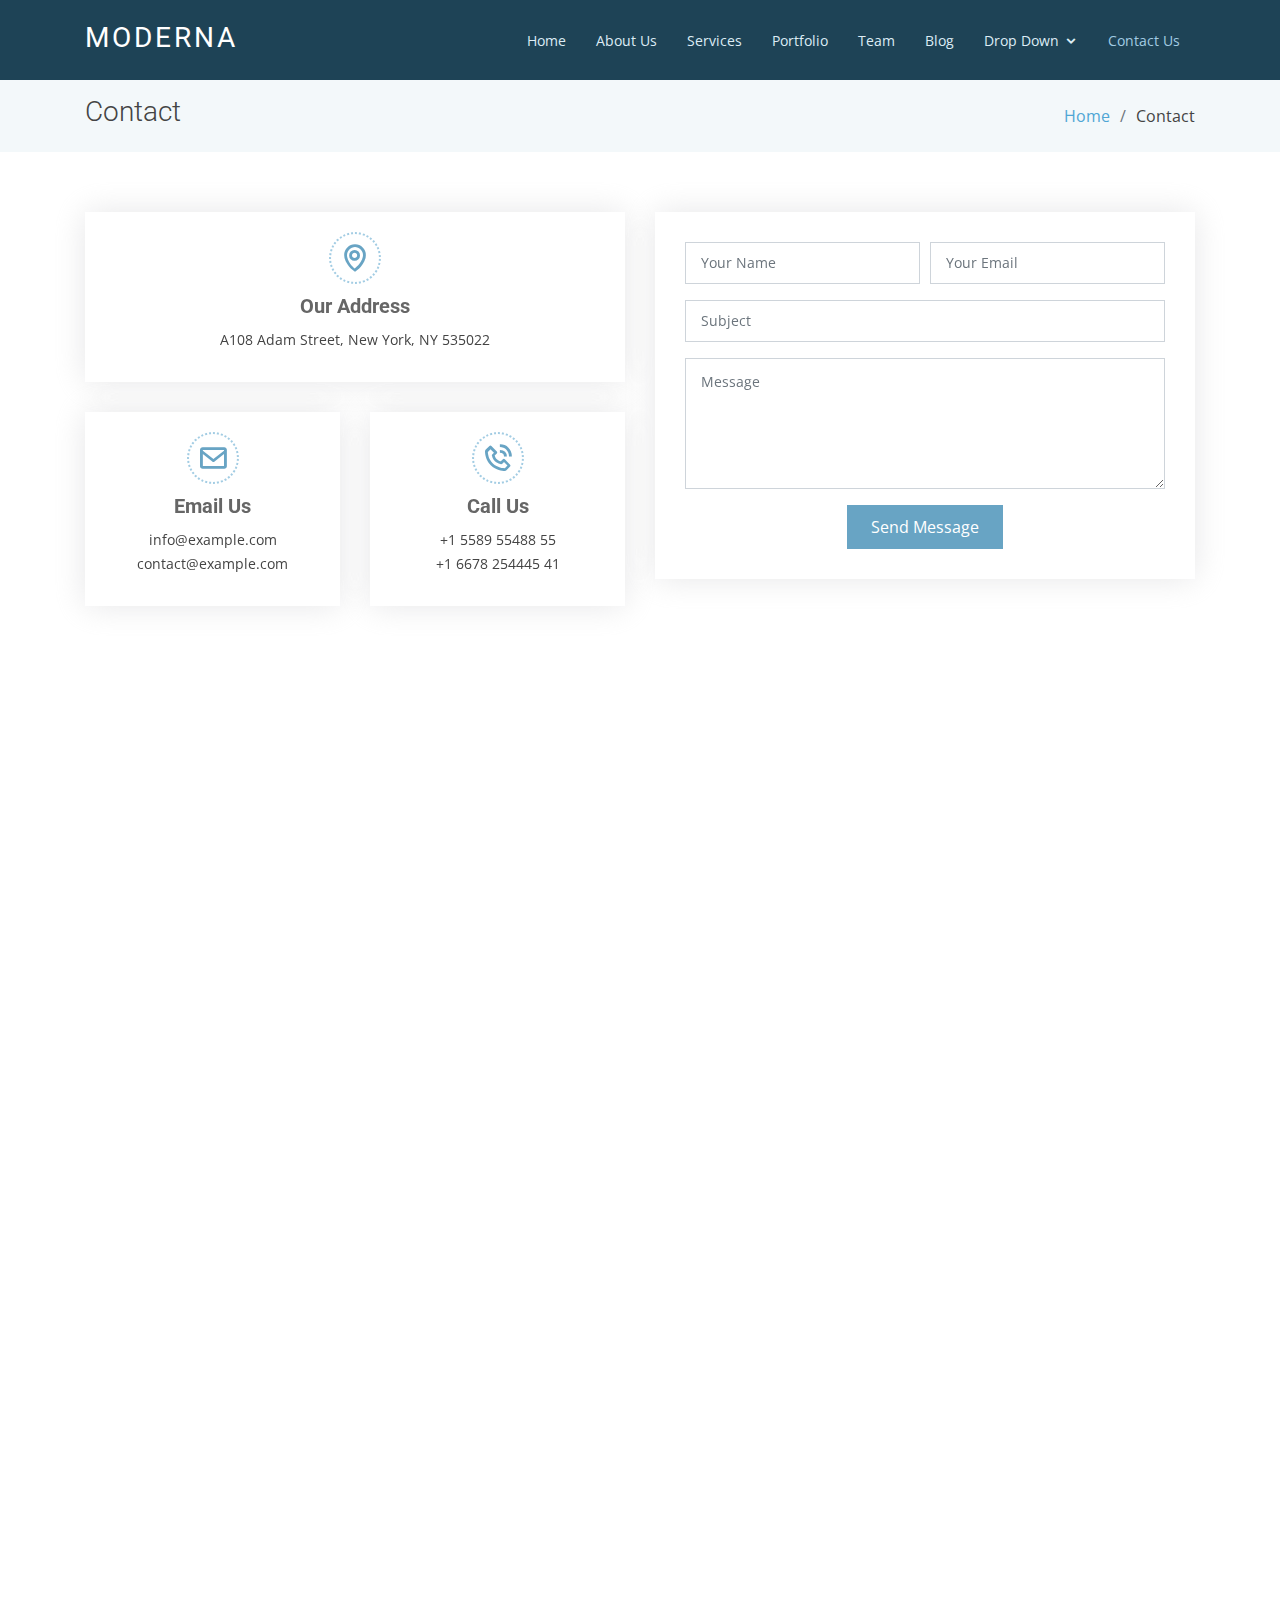
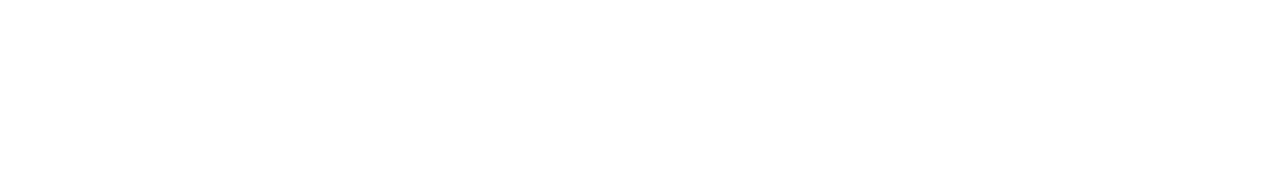
==== contact.html @ ef83d068 "first commit" ====
<!DOCTYPE html>
<html lang="en">

<head>
  <meta charset="utf-8">
  <meta content="width=device-width, initial-scale=1.0" name="viewport">

  <title>Contact - Moderna Bootstrap Template</title>
  <meta content="" name="descriptison">
  <meta content="" name="keywords">

  <!-- Favicons -->
  <link href="assets/img/favicon.png" rel="icon">
  <link href="assets/img/apple-touch-icon.png" rel="apple-touch-icon">

  <!-- Google Fonts -->
  <link href="https://fonts.googleapis.com/css?family=Open+Sans:300,300i,400,400i,600,600i,700,700i|Roboto:300,300i,400,400i,500,500i,700,700i&display=swap" rel="stylesheet">

  <!-- Vendor CSS Files -->
  <link href="assets/vendor/bootstrap/css/bootstrap.min.css" rel="stylesheet">
  <link href="assets/vendor/animate.css/animate.min.css" rel="stylesheet">
  <link href="assets/vendor/icofont/icofont.min.css" rel="stylesheet">
  <link href="assets/vendor/boxicons/css/boxicons.min.css" rel="stylesheet">
  <link href="assets/vendor/venobox/venobox.css" rel="stylesheet">
  <link href="assets/vendor/owl.carousel/assets/owl.carousel.min.css" rel="stylesheet">
  <link href="assets/vendor/aos/aos.css" rel="stylesheet">

  <!-- Template Main CSS File -->
  <link href="assets/css/style.css" rel="stylesheet">

  <!-- =======================================================
  * Template Name: Moderna - v2.0.0
  * Template URL: https://bootstrapmade.com/free-bootstrap-template-corporate-moderna/
  * Author: BootstrapMade.com
  * License: https://bootstrapmade.com/license/
  ======================================================== -->
</head>

<body>

  <!-- ======= Header ======= -->
  <header id="header" class="fixed-top ">
    <div class="container">

      <div class="logo float-left">
        <h1 class="text-light"><a href="index.html"><span>Moderna</span></a></h1>
        <!-- Uncomment below if you prefer to use an image logo -->
        <!-- <a href="index.html"><img src="assets/img/logo.png" alt="" class="img-fluid"></a>-->
      </div>

      <nav class="nav-menu float-right d-none d-lg-block">
        <ul>
          <li><a href="index.html">Home</a></li>
          <li><a href="about.html">About Us</a></li>
          <li><a href="services.html">Services</a></li>
          <li><a href="portfolio.html">Portfolio</a></li>
          <li><a href="team.html">Team</a></li>
          <li><a href="blog.html">Blog</a></li>
          <li class="drop-down"><a href="">Drop Down</a>
            <ul>
              <li><a href="#">Drop Down 1</a></li>
              <li class="drop-down"><a href="#">Drop Down 2</a>
                <ul>
                  <li><a href="#">Deep Drop Down 1</a></li>
                  <li><a href="#">Deep Drop Down 2</a></li>
                  <li><a href="#">Deep Drop Down 3</a></li>
                  <li><a href="#">Deep Drop Down 4</a></li>
                  <li><a href="#">Deep Drop Down 5</a></li>
                </ul>
              </li>
              <li><a href="#">Drop Down 3</a></li>
              <li><a href="#">Drop Down 4</a></li>
              <li><a href="#">Drop Down 5</a></li>
            </ul>
          </li>
          <li class="active"><a href="contact.html">Contact Us</a></li>
        </ul>
      </nav><!-- .nav-menu -->

    </div>
  </header><!-- End Header -->

  <main id="main">

    <!-- ======= Contact Section ======= -->
    <section class="breadcrumbs">
      <div class="container">

        <div class="d-flex justify-content-between align-items-center">
          <h2>Contact</h2>
          <ol>
            <li><a href="index.html">Home</a></li>
            <li>Contact</li>
          </ol>
        </div>

      </div>
    </section><!-- End Contact Section -->

    <!-- ======= Contact Section ======= -->
    <section class="contact" data-aos="fade-up" data-aos-easing="ease-in-out" data-aos-duration="500">
      <div class="container">

        <div class="row">

          <div class="col-lg-6">

            <div class="row">
              <div class="col-md-12">
                <div class="info-box">
                  <i class="bx bx-map"></i>
                  <h3>Our Address</h3>
                  <p>A108 Adam Street, New York, NY 535022</p>
                </div>
              </div>
              <div class="col-md-6">
                <div class="info-box">
                  <i class="bx bx-envelope"></i>
                  <h3>Email Us</h3>
                  <p>info@example.com<br>contact@example.com</p>
                </div>
              </div>
              <div class="col-md-6">
                <div class="info-box">
                  <i class="bx bx-phone-call"></i>
                  <h3>Call Us</h3>
                  <p>+1 5589 55488 55<br>+1 6678 254445 41</p>
                </div>
              </div>
            </div>

          </div>

          <div class="col-lg-6">
            <form action="forms/contact.php" method="post" role="form" class="php-email-form">
              <div class="form-row">
                <div class="col-md-6 form-group">
                  <input type="text" name="name" class="form-control" id="name" placeholder="Your Name" data-rule="minlen:4" data-msg="Please enter at least 4 chars" />
                  <div class="validate"></div>
                </div>
                <div class="col-md-6 form-group">
                  <input type="email" class="form-control" name="email" id="email" placeholder="Your Email" data-rule="email" data-msg="Please enter a valid email" />
                  <div class="validate"></div>
                </div>
              </div>
              <div class="form-group">
                <input type="text" class="form-control" name="subject" id="subject" placeholder="Subject" data-rule="minlen:4" data-msg="Please enter at least 8 chars of subject" />
                <div class="validate"></div>
              </div>
              <div class="form-group">
                <textarea class="form-control" name="message" rows="5" data-rule="required" data-msg="Please write something for us" placeholder="Message"></textarea>
                <div class="validate"></div>
              </div>
              <div class="mb-3">
                <div class="loading">Loading</div>
                <div class="error-message"></div>
                <div class="sent-message">Your message has been sent. Thank you!</div>
              </div>
              <div class="text-center"><button type="submit">Send Message</button></div>
            </form>
          </div>

        </div>

      </div>
    </section><!-- End Contact Section -->

    <!-- ======= Map Section ======= -->
    <section class="map mt-2">
      <div class="container-fluid p-0">
        <iframe src="https://www.google.com/maps/embed?pb=!1m18!1m12!1m3!1d3024.2219901290355!2d-74.00369368400567!3d40.71312937933185!2m3!1f0!2f0!3f0!3m2!1i1024!2i768!4f13.1!3m3!1m2!1s0x89c25a23e28c1191%3A0x49f75d3281df052a!2s150%20Park%20Row%2C%20New%20York%2C%20NY%2010007%2C%20USA!5e0!3m2!1sen!2sbg!4v1579767901424!5m2!1sen!2sbg" frameborder="0" style="border:0;" allowfullscreen=""></iframe>
      </div>
    </section><!-- End Map Section -->

  </main><!-- End #main -->

  <!-- ======= Footer ======= -->
  <footer id="footer" data-aos="fade-up" data-aos-easing="ease-in-out" data-aos-duration="500">

    <div class="footer-newsletter">
      <div class="container">
        <div class="row">
          <div class="col-lg-6">
            <h4>Our Newsletter</h4>
            <p>Tamen quem nulla quae legam multos aute sint culpa legam noster magna</p>
          </div>
          <div class="col-lg-6">
            <form action="" method="post">
              <input type="email" name="email"><input type="submit" value="Subscribe">
            </form>
          </div>
        </div>
      </div>
    </div>

    <div class="footer-top">
      <div class="container">
        <div class="row">

          <div class="col-lg-3 col-md-6 footer-links">
            <h4>Useful Links</h4>
            <ul>
              <li><i class="bx bx-chevron-right"></i> <a href="#">Home</a></li>
              <li><i class="bx bx-chevron-right"></i> <a href="#">About us</a></li>
              <li><i class="bx bx-chevron-right"></i> <a href="#">Services</a></li>
              <li><i class="bx bx-chevron-right"></i> <a href="#">Terms of service</a></li>
              <li><i class="bx bx-chevron-right"></i> <a href="#">Privacy policy</a></li>
            </ul>
          </div>

          <div class="col-lg-3 col-md-6 footer-links">
            <h4>Our Services</h4>
            <ul>
              <li><i class="bx bx-chevron-right"></i> <a href="#">Web Design</a></li>
              <li><i class="bx bx-chevron-right"></i> <a href="#">Web Development</a></li>
              <li><i class="bx bx-chevron-right"></i> <a href="#">Product Management</a></li>
              <li><i class="bx bx-chevron-right"></i> <a href="#">Marketing</a></li>
              <li><i class="bx bx-chevron-right"></i> <a href="#">Graphic Design</a></li>
            </ul>
          </div>

          <div class="col-lg-3 col-md-6 footer-contact">
            <h4>Contact Us</h4>
            <p>
              A108 Adam Street <br>
              New York, NY 535022<br>
              United States <br><br>
              <strong>Phone:</strong> +1 5589 55488 55<br>
              <strong>Email:</strong> info@example.com<br>
            </p>

          </div>

          <div class="col-lg-3 col-md-6 footer-info">
            <h3>About Moderna</h3>
            <p>Cras fermentum odio eu feugiat lide par naso tierra. Justo eget nada terra videa magna derita valies darta donna mare fermentum iaculis eu non diam phasellus.</p>
            <div class="social-links mt-3">
              <a href="#" class="twitter"><i class="bx bxl-twitter"></i></a>
              <a href="#" class="facebook"><i class="bx bxl-facebook"></i></a>
              <a href="#" class="instagram"><i class="bx bxl-instagram"></i></a>
              <a href="#" class="linkedin"><i class="bx bxl-linkedin"></i></a>
            </div>
          </div>

        </div>
      </div>
    </div>

    <div class="container">
      <div class="copyright">
        &copy; Copyright <strong><span>Moderna</span></strong>. All Rights Reserved
      </div>
      <div class="credits">
        <!-- All the links in the footer should remain intact. -->
        <!-- You can delete the links only if you purchased the pro version. -->
        <!-- Licensing information: https://bootstrapmade.com/license/ -->
        <!-- Purchase the pro version with working PHP/AJAX contact form: https://bootstrapmade.com/free-bootstrap-template-corporate-moderna/ -->
        Designed by <a href="https://bootstrapmade.com/">BootstrapMade</a>
      </div>
    </div>
  </footer><!-- End Footer -->

  <a href="#" class="back-to-top"><i class="icofont-simple-up"></i></a>

  <!-- Vendor JS Files -->
  <script src="assets/vendor/jquery/jquery.min.js"></script>
  <script src="assets/vendor/bootstrap/js/bootstrap.bundle.min.js"></script>
  <script src="assets/vendor/jquery.easing/jquery.easing.min.js"></script>
  <script src="assets/vendor/php-email-form/validate.js"></script>
  <script src="assets/vendor/venobox/venobox.min.js"></script>
  <script src="assets/vendor/waypoints/jquery.waypoints.min.js"></script>
  <script src="assets/vendor/counterup/counterup.min.js"></script>
  <script src="assets/vendor/owl.carousel/owl.carousel.min.js"></script>
  <script src="assets/vendor/isotope-layout/isotope.pkgd.min.js"></script>
  <script src="assets/vendor/aos/aos.js"></script>

  <!-- Template Main JS File -->
  <script src="assets/js/main.js"></script>

</body>

</html>
---- assets/vendor/venobox/venobox.css ----
/* ------ venobox.css --------*/
.vbox-overlay *, .vbox-overlay *:before, .vbox-overlay *:after{
    -webkit-backface-visibility: hidden;
    -webkit-box-sizing:border-box;
    -moz-box-sizing:border-box;
    box-sizing:border-box;
}
.vbox-overlay * { 
    -webkit-backface-visibility: visible;
    backface-visibility: visible;
}
.vbox-overlay{
    display: -webkit-flex;
    display: flex;
    -webkit-flex-direction: column;
    flex-direction: column;
    -webkit-justify-content: center;
    justify-content: center;
    -webkit-align-items: center;
    align-items: center;
    position: fixed;
    left: 0;
    top: 0;
    bottom: 0;
    right: 0;
    z-index: 1040;
    -webkit-transform:translateZ(1000px);
    transform: translateZ(1000px);
    transform-style: preserve-3d;
}

/* ----- navigation ----- */
.vbox-title{
    width: 100%;
    height: 40px;
    float: left;
    text-align: center;
    line-height: 28px;
    font-size: 12px;
    padding: 6px 40px;
    overflow: hidden;
    position: fixed;
    display: none;
    left: 0;
    z-index: 1050;
}
.vbox-close{
    cursor: pointer;
    position: fixed;
    top: -1px;
    right: 0;
    width: 50px;
    height: 40px;
    padding: 6px;
    display: block;
    background-position:10px center;
    overflow: hidden;
    font-size: 24px;
    line-height: 1;
    text-align: center;
    z-index: 1050;
}
.vbox-num{
    cursor: pointer;
    position: fixed;
    left: 0;
    height: 40px;
    display: block;
    overflow: hidden;
    line-height: 28px;
    font-size: 12px;
    padding: 6px 10px;
    display: none;
    z-index: 1050;
}
/* ----- navigation ARROWS ----- */
.vbox-next, .vbox-prev{
    position: fixed;
    top: 50%;
    margin-top: -15px;
    overflow: hidden;
    cursor: pointer;
    display: block;
    width: 45px;
    height: 45px;
    z-index: 1050;
}
.vbox-next span, .vbox-prev span{
    position: relative;
    width: 20px;
    height: 20px;
    border: 2px solid transparent;
    border-top-color: #B6B6B6;
    border-right-color: #B6B6B6;
    text-indent: -100px;
    position: absolute;
    top: 8px;
    display: block;
}
.vbox-prev{
    left: 15px;
}
.vbox-next{
    right: 15px;
}
.vbox-prev span{
    left: 10px;
    -ms-transform: rotate(-135deg);
    -webkit-transform: rotate(-135deg);
    transform: rotate(-135deg);
}
.vbox-next span{
    -ms-transform: rotate(45deg);
    -webkit-transform: rotate(45deg);
    transform: rotate(45deg);
    right: 10px;
}
/* ------- inline window ------ */
.vbox-inline{
    width: 420px;
    height: 315px;
    height: 70vh;
    padding: 10px;
    background: #fff;
    margin: 0 auto;
    overflow: auto;
    text-align: left;
}
/* ------- Video & iFrames window ------ */
.venoframe{
    max-width: 100%;
    width: 100%;
    border: none;
    width: 100%;
    height: 260px;
    height: 70vh;
}
.venoframe.vbvid{
    height: 260px;
}
@media (min-width: 768px) {
    .venoframe, .vbox-inline{
        width: 90%;
        height: 360px;
        height: 70vh;
    }
    .venoframe.vbvid{
        width: 640px;
        height: 360px;
    }
}
@media (min-width: 992px) {
    .venoframe, .vbox-inline{
        max-width: 1200px;
        width: 80%;
        height: 540px;
        height: 70vh;
    }
    .venoframe.vbvid{
        width: 960px;
        height: 540px;
    }
}
/* 
Please do NOT edit this part! 
or at least read this note: http://i.imgur.com/7C0ws9e.gif
*/
.vbox-open{
    overflow: hidden;
}
.vbox-container{
    position: absolute;
    left: 0;
    right: 0;
    top: 0;
    bottom: 0;
    overflow-x: hidden;
    overflow-y: scroll;
    overflow-scrolling: touch;
    -webkit-overflow-scrolling: touch;
    z-index: 20;
    max-height: 100%;

}

.vbox-content{
    text-align: center;
    float: left;
    width: 100%;
    position: relative;
    overflow: hidden;
    padding: 20px 10px;
}
.vbox-container img{
    max-width: 100%;
    height: auto;
}
.vbox-figlio{
    box-shadow: 0 0 12px rgba(0,0,0,0.19), 0 6px 6px rgba(0,0,0,0.23);
    max-width: 100%;
    text-align: initial;
}
img.vbox-figlio{
    -webkit-user-select: none;
-khtml-user-select: none;
-moz-user-select: none;
-o-user-select: none;
user-select: none;
}
.vbox-content.swipe-left{
    margin-left: -200px !important;
}
.vbox-content.swipe-right{
    margin-left: 200px !important;
}
.vbox-animated{
    webkit-transition: margin 300ms ease-out;
    transition: margin 300ms ease-out;
}

/* ---------- preloader ----------
 * SPINKIT 
 * http://tobiasahlin.com/spinkit/
-------------------------------- */
.sk-double-bounce,.sk-rotating-plane{width:40px;height:40px;margin:40px auto}.sk-rotating-plane{background-color:#333;-webkit-animation:sk-rotatePlane 1.2s infinite ease-in-out;animation:sk-rotatePlane 1.2s infinite ease-in-out}@-webkit-keyframes sk-rotatePlane{0%{-webkit-transform:perspective(120px) rotateX(0) rotateY(0);transform:perspective(120px) rotateX(0) rotateY(0)}50%{-webkit-transform:perspective(120px) rotateX(-180.1deg) rotateY(0);transform:perspective(120px) rotateX(-180.1deg) rotateY(0)}100%{-webkit-transform:perspective(120px) rotateX(-180deg) rotateY(-179.9deg);transform:perspective(120px) rotateX(-180deg) rotateY(-179.9deg)}}@keyframes sk-rotatePlane{0%{-webkit-transform:perspective(120px) rotateX(0) rotateY(0);transform:perspective(120px) rotateX(0) rotateY(0)}50%{-webkit-transform:perspective(120px) rotateX(-180.1deg) rotateY(0);transform:perspective(120px) rotateX(-180.1deg) rotateY(0)}100%{-webkit-transform:perspective(120px) rotateX(-180deg) rotateY(-179.9deg);transform:perspective(120px) rotateX(-180deg) rotateY(-179.9deg)}}.sk-double-bounce{position:relative}.sk-double-bounce .sk-child{width:100%;height:100%;border-radius:50%;background-color:#333;opacity:.6;position:absolute;top:0;left:0;-webkit-animation:sk-doubleBounce 2s infinite ease-in-out;animation:sk-doubleBounce 2s infinite ease-in-out}.sk-chasing-dots .sk-child,.sk-spinner-pulse,.sk-three-bounce .sk-child{background-color:#333;border-radius:100%}.sk-double-bounce .sk-double-bounce2{-webkit-animation-delay:-1s;animation-delay:-1s}@-webkit-keyframes sk-doubleBounce{0%,100%{-webkit-transform:scale(0);transform:scale(0)}50%{-webkit-transform:scale(1);transform:scale(1)}}@keyframes sk-doubleBounce{0%,100%{-webkit-transform:scale(0);transform:scale(0)}50%{-webkit-transform:scale(1);transform:scale(1)}}.sk-wave{margin:40px auto;width:50px;height:40px;text-align:center;font-size:10px}.sk-wave .sk-rect{background-color:#333;height:100%;width:6px;display:inline-block;-webkit-animation:sk-waveStretchDelay 1.2s infinite ease-in-out;animation:sk-waveStretchDelay 1.2s infinite ease-in-out}.sk-wave .sk-rect1{-webkit-animation-delay:-1.2s;animation-delay:-1.2s}.sk-wave .sk-rect2{-webkit-animation-delay:-1.1s;animation-delay:-1.1s}.sk-wave .sk-rect3{-webkit-animation-delay:-1s;animation-delay:-1s}.sk-wave .sk-rect4{-webkit-animation-delay:-.9s;animation-delay:-.9s}.sk-wave .sk-rect5{-webkit-animation-delay:-.8s;animation-delay:-.8s}@-webkit-keyframes sk-waveStretchDelay{0%,100%,40%{-webkit-transform:scaleY(.4);transform:scaleY(.4)}20%{-webkit-transform:scaleY(1);transform:scaleY(1)}}@keyframes sk-waveStretchDelay{0%,100%,40%{-webkit-transform:scaleY(.4);transform:scaleY(.4)}20%{-webkit-transform:scaleY(1);transform:scaleY(1)}}.sk-wandering-cubes{margin:40px auto;width:40px;height:40px;position:relative}.sk-wandering-cubes .sk-cube{background-color:#333;width:10px;height:10px;position:absolute;top:0;left:0;-webkit-animation:sk-wanderingCube 1.8s ease-in-out -1.8s infinite both;animation:sk-wanderingCube 1.8s ease-in-out -1.8s infinite both}.sk-chasing-dots,.sk-spinner-pulse{width:40px;height:40px;margin:40px auto}.sk-wandering-cubes .sk-cube2{-webkit-animation-delay:-.9s;animation-delay:-.9s}@-webkit-keyframes sk-wanderingCube{0%{-webkit-transform:rotate(0);transform:rotate(0)}25%{-webkit-transform:translateX(30px) rotate(-90deg) scale(.5);transform:translateX(30px) rotate(-90deg) scale(.5)}50%{-webkit-transform:translateX(30px) translateY(30px) rotate(-179deg);transform:translateX(30px) translateY(30px) rotate(-179deg)}50.1%{-webkit-transform:translateX(30px) translateY(30px) rotate(-180deg);transform:translateX(30px) translateY(30px) rotate(-180deg)}75%{-webkit-transform:translateX(0) translateY(30px) rotate(-270deg) scale(.5);transform:translateX(0) translateY(30px) rotate(-270deg) scale(.5)}100%{-webkit-transform:rotate(-360deg);transform:rotate(-360deg)}}@keyframes sk-wanderingCube{0%{-webkit-transform:rotate(0);transform:rotate(0)}25%{-webkit-transform:translateX(30px) rotate(-90deg) scale(.5);transform:translateX(30px) rotate(-90deg) scale(.5)}50%{-webkit-transform:translateX(30px) translateY(30px) rotate(-179deg);transform:translateX(30px) translateY(30px) rotate(-179deg)}50.1%{-webkit-transform:translateX(30px) translateY(30px) rotate(-180deg);transform:translateX(30px) translateY(30px) rotate(-180deg)}75%{-webkit-transform:translateX(0) translateY(30px) rotate(-270deg) scale(.5);transform:translateX(0) translateY(30px) rotate(-270deg) scale(.5)}100%{-webkit-transform:rotate(-360deg);transform:rotate(-360deg)}}.sk-spinner-pulse{-webkit-animation:sk-pulseScaleOut 1s infinite ease-in-out;animation:sk-pulseScaleOut 1s infinite ease-in-out}@-webkit-keyframes sk-pulseScaleOut{0%{-webkit-transform:scale(0);transform:scale(0)}100%{-webkit-transform:scale(1);transform:scale(1);opacity:0}}@keyframes sk-pulseScaleOut{0%{-webkit-transform:scale(0);transform:scale(0)}100%{-webkit-transform:scale(1);transform:scale(1);opacity:0}}.sk-chasing-dots{position:relative;text-align:center;-webkit-animation:sk-chasingDotsRotate 2s infinite linear;animation:sk-chasingDotsRotate 2s infinite linear}.sk-chasing-dots .sk-child{width:60%;height:60%;display:inline-block;position:absolute;top:0;-webkit-animation:sk-chasingDotsBounce 2s infinite ease-in-out;animation:sk-chasingDotsBounce 2s infinite ease-in-out}.sk-chasing-dots .sk-dot2{top:auto;bottom:0;-webkit-animation-delay:-1s;animation-delay:-1s}@-webkit-keyframes sk-chasingDotsRotate{100%{-webkit-transform:rotate(360deg);transform:rotate(360deg)}}@keyframes sk-chasingDotsRotate{100%{-webkit-transform:rotate(360deg);transform:rotate(360deg)}}@-webkit-keyframes sk-chasingDotsBounce{0%,100%{-webkit-transform:scale(0);transform:scale(0)}50%{-webkit-transform:scale(1);transform:scale(1)}}@keyframes sk-chasingDotsBounce{0%,100%{-webkit-transform:scale(0);transform:scale(0)}50%{-webkit-transform:scale(1);transform:scale(1)}}.sk-three-bounce{margin:40px auto;width:80px;text-align:center}.sk-three-bounce .sk-child{width:20px;height:20px;display:inline-block;-webkit-animation:sk-three-bounce 1.4s ease-in-out 0s infinite both;animation:sk-three-bounce 1.4s ease-in-out 0s infinite both}.sk-circle .sk-child:before,.sk-fading-circle .sk-circle:before{display:block;border-radius:100%;content:'';background-color:#333}.sk-three-bounce .sk-bounce1{-webkit-animation-delay:-.32s;animation-delay:-.32s}.sk-three-bounce .sk-bounce2{-webkit-animation-delay:-.16s;animation-delay:-.16s}@-webkit-keyframes sk-three-bounce{0%,100%,80%{-webkit-transform:scale(0);transform:scale(0)}40%{-webkit-transform:scale(1);transform:scale(1)}}@keyframes sk-three-bounce{0%,100%,80%{-webkit-transform:scale(0);transform:scale(0)}40%{-webkit-transform:scale(1);transform:scale(1)}}.sk-circle{margin:40px auto;width:40px;height:40px;position:relative}.sk-circle .sk-child{width:100%;height:100%;position:absolute;left:0;top:0}.sk-circle .sk-child:before{margin:0 auto;width:15%;height:15%;-webkit-animation:sk-circleBounceDelay 1.2s infinite ease-in-out both;animation:sk-circleBounceDelay 1.2s infinite ease-in-out both}.sk-circle .sk-circle2{-webkit-transform:rotate(30deg);-ms-transform:rotate(30deg);transform:rotate(30deg)}.sk-circle .sk-circle3{-webkit-transform:rotate(60deg);-ms-transform:rotate(60deg);transform:rotate(60deg)}.sk-circle .sk-circle4{-webkit-transform:rotate(90deg);-ms-transform:rotate(90deg);transform:rotate(90deg)}.sk-circle .sk-circle5{-webkit-transform:rotate(120deg);-ms-transform:rotate(120deg);transform:rotate(120deg)}.sk-circle .sk-circle6{-webkit-transform:rotate(150deg);-ms-transform:rotate(150deg);transform:rotate(150deg)}.sk-circle .sk-circle7{-webkit-transform:rotate(180deg);-ms-transform:rotate(180deg);transform:rotate(180deg)}.sk-circle .sk-circle8{-webkit-transform:rotate(210deg);-ms-transform:rotate(210deg);transform:rotate(210deg)}.sk-circle .sk-circle9{-webkit-transform:rotate(240deg);-ms-transform:rotate(240deg);transform:rotate(240deg)}.sk-circle .sk-circle10{-webkit-transform:rotate(270deg);-ms-transform:rotate(270deg);transform:rotate(270deg)}.sk-circle .sk-circle11{-webkit-transform:rotate(300deg);-ms-transform:rotate(300deg);transform:rotate(300deg)}.sk-circle .sk-circle12{-webkit-transform:rotate(330deg);-ms-transform:rotate(330deg);transform:rotate(330deg)}.sk-circle .sk-circle2:before{-webkit-animation-delay:-1.1s;animation-delay:-1.1s}.sk-circle .sk-circle3:before{-webkit-animation-delay:-1s;animation-delay:-1s}.sk-circle .sk-circle4:before{-webkit-animation-delay:-.9s;animation-delay:-.9s}.sk-circle .sk-circle5:before{-webkit-animation-delay:-.8s;animation-delay:-.8s}.sk-circle .sk-circle6:before{-webkit-animation-delay:-.7s;animation-delay:-.7s}.sk-circle .sk-circle7:before{-webkit-animation-delay:-.6s;animation-delay:-.6s}.sk-circle .sk-circle8:before{-webkit-animation-delay:-.5s;animation-delay:-.5s}.sk-circle .sk-circle9:before{-webkit-animation-delay:-.4s;animation-delay:-.4s}.sk-circle .sk-circle10:before{-webkit-animation-delay:-.3s;animation-delay:-.3s}.sk-circle .sk-circle11:before{-webkit-animation-delay:-.2s;animation-delay:-.2s}.sk-circle .sk-circle12:before{-webkit-animation-delay:-.1s;animation-delay:-.1s}@-webkit-keyframes sk-circleBounceDelay{0%,100%,80%{-webkit-transform:scale(0);transform:scale(0)}40%{-webkit-transform:scale(1);transform:scale(1)}}@keyframes sk-circleBounceDelay{0%,100%,80%{-webkit-transform:scale(0);transform:scale(0)}40%{-webkit-transform:scale(1);transform:scale(1)}}.sk-cube-grid{width:40px;height:40px;margin:40px auto}.sk-cube-grid .sk-cube{width:33.33%;height:33.33%;background-color:#333;float:left;-webkit-animation:sk-cubeGridScaleDelay 1.3s infinite ease-in-out;animation:sk-cubeGridScaleDelay 1.3s infinite ease-in-out}.sk-cube-grid .sk-cube1{-webkit-animation-delay:.2s;animation-delay:.2s}.sk-cube-grid .sk-cube2{-webkit-animation-delay:.3s;animation-delay:.3s}.sk-cube-grid .sk-cube3{-webkit-animation-delay:.4s;animation-delay:.4s}.sk-cube-grid .sk-cube4{-webkit-animation-delay:.1s;animation-delay:.1s}.sk-cube-grid .sk-cube5{-webkit-animation-delay:.2s;animation-delay:.2s}.sk-cube-grid .sk-cube6{-webkit-animation-delay:.3s;animation-delay:.3s}.sk-cube-grid .sk-cube7{-webkit-animation-delay:0ms;animation-delay:0ms}.sk-cube-grid .sk-cube8{-webkit-animation-delay:.1s;animation-delay:.1s}.sk-cube-grid .sk-cube9{-webkit-animation-delay:.2s;animation-delay:.2s}@-webkit-keyframes sk-cubeGridScaleDelay{0%,100%,70%{-webkit-transform:scale3D(1,1,1);transform:scale3D(1,1,1)}35%{-webkit-transform:scale3D(0,0,1);transform:scale3D(0,0,1)}}@keyframes sk-cubeGridScaleDelay{0%,100%,70%{-webkit-transform:scale3D(1,1,1);transform:scale3D(1,1,1)}35%{-webkit-transform:scale3D(0,0,1);transform:scale3D(0,0,1)}}.sk-fading-circle{margin:40px auto;width:40px;height:40px;position:relative}.sk-fading-circle .sk-circle{width:100%;height:100%;position:absolute;left:0;top:0}.sk-fading-circle .sk-circle:before{margin:0 auto;width:15%;height:15%;-webkit-animation:sk-circleFadeDelay 1.2s infinite ease-in-out both;animation:sk-circleFadeDelay 1.2s infinite ease-in-out both}.sk-fading-circle .sk-circle2{-webkit-transform:rotate(30deg);-ms-transform:rotate(30deg);transform:rotate(30deg)}.sk-fading-circle .sk-circle3{-webkit-transform:rotate(60deg);-ms-transform:rotate(60deg);transform:rotate(60deg)}.sk-fading-circle .sk-circle4{-webkit-transform:rotate(90deg);-ms-transform:rotate(90deg);transform:rotate(90deg)}.sk-fading-circle .sk-circle5{-webkit-transform:rotate(120deg);-ms-transform:rotate(120deg);transform:rotate(120deg)}.sk-fading-circle .sk-circle6{-webkit-transform:rotate(150deg);-ms-transform:rotate(150deg);transform:rotate(150deg)}.sk-fading-circle .sk-circle7{-webkit-transform:rotate(180deg);-ms-transform:rotate(180deg);transform:rotate(180deg)}.sk-fading-circle .sk-circle8{-webkit-transform:rotate(210deg);-ms-transform:rotate(210deg);transform:rotate(210deg)}.sk-fading-circle .sk-circle9{-webkit-transform:rotate(240deg);-ms-transform:rotate(240deg);transform:rotate(240deg)}.sk-fading-circle .sk-circle10{-webkit-transform:rotate(270deg);-ms-transform:rotate(270deg);transform:rotate(270deg)}.sk-fading-circle .sk-circle11{-webkit-transform:rotate(300deg);-ms-transform:rotate(300deg);transform:rotate(300deg)}.sk-fading-circle .sk-circle12{-webkit-transform:rotate(330deg);-ms-transform:rotate(330deg);transform:rotate(330deg)}.sk-fading-circle .sk-circle2:before{-webkit-animation-delay:-1.1s;animation-delay:-1.1s}.sk-fading-circle .sk-circle3:before{-webkit-animation-delay:-1s;animation-delay:-1s}.sk-fading-circle .sk-circle4:before{-webkit-animation-delay:-.9s;animation-delay:-.9s}.sk-fading-circle .sk-circle5:before{-webkit-animation-delay:-.8s;animation-delay:-.8s}.sk-fading-circle .sk-circle6:before{-webkit-animation-delay:-.7s;animation-delay:-.7s}.sk-fading-circle .sk-circle7:before{-webkit-animation-delay:-.6s;animation-delay:-.6s}.sk-fading-circle .sk-circle8:before{-webkit-animation-delay:-.5s;animation-delay:-.5s}.sk-fading-circle .sk-circle9:before{-webkit-animation-delay:-.4s;animation-delay:-.4s}.sk-fading-circle .sk-circle10:before{-webkit-animation-delay:-.3s;animation-delay:-.3s}.sk-fading-circle .sk-circle11:before{-webkit-animation-delay:-.2s;animation-delay:-.2s}.sk-fading-circle .sk-circle12:before{-webkit-animation-delay:-.1s;animation-delay:-.1s}@-webkit-keyframes sk-circleFadeDelay{0%,100%,39%{opacity:0}40%{opacity:1}}@keyframes sk-circleFadeDelay{0%,100%,39%{opacity:0}40%{opacity:1}}.sk-folding-cube{margin:40px auto;width:40px;height:40px;position:relative;-webkit-transform:rotateZ(45deg);transform:rotateZ(45deg)}.sk-folding-cube .sk-cube{float:left;width:50%;height:50%;position:relative;-webkit-transform:scale(1.1);-ms-transform:scale(1.1);transform:scale(1.1)}.sk-folding-cube .sk-cube:before{content:'';position:absolute;top:0;left:0;width:100%;height:100%;background-color:#333;-webkit-animation:sk-foldCubeAngle 2.4s infinite linear both;animation:sk-foldCubeAngle 2.4s infinite linear both;-webkit-transform-origin:100% 100%;-ms-transform-origin:100% 100%;transform-origin:100% 100%}.sk-folding-cube .sk-cube2{-webkit-transform:scale(1.1) rotateZ(90deg);transform:scale(1.1) rotateZ(90deg)}.sk-folding-cube .sk-cube3{-webkit-transform:scale(1.1) rotateZ(180deg);transform:scale(1.1) rotateZ(180deg)}.sk-folding-cube .sk-cube4{-webkit-transform:scale(1.1) rotateZ(270deg);transform:scale(1.1) rotateZ(270deg)}.sk-folding-cube .sk-cube2:before{-webkit-animation-delay:.3s;animation-delay:.3s}.sk-folding-cube .sk-cube3:before{-webkit-animation-delay:.6s;animation-delay:.6s}.sk-folding-cube .sk-cube4:before{-webkit-animation-delay:.9s;animation-delay:.9s}@-webkit-keyframes sk-foldCubeAngle{0%,10%{-webkit-transform:perspective(140px) rotateX(-180deg);transform:perspective(140px) rotateX(-180deg);opacity:0}25%,75%{-webkit-transform:perspective(140px) rotateX(0);transform:perspective(140px) rotateX(0);opacity:1}100%,90%{-webkit-transform:perspective(140px) rotateY(180deg);transform:perspective(140px) rotateY(180deg);opacity:0}}@keyframes sk-foldCubeAngle{0%,10%{-webkit-transform:perspective(140px) rotateX(-180deg);transform:perspective(140px) rotateX(-180deg);opacity:0}25%,75%{-webkit-transform:perspective(140px) rotateX(0);transform:perspective(140px) rotateX(0);opacity:1}100%,90%{-webkit-transform:perspective(140px) rotateY(180deg);transform:perspective(140px) rotateY(180deg);opacity:0}}
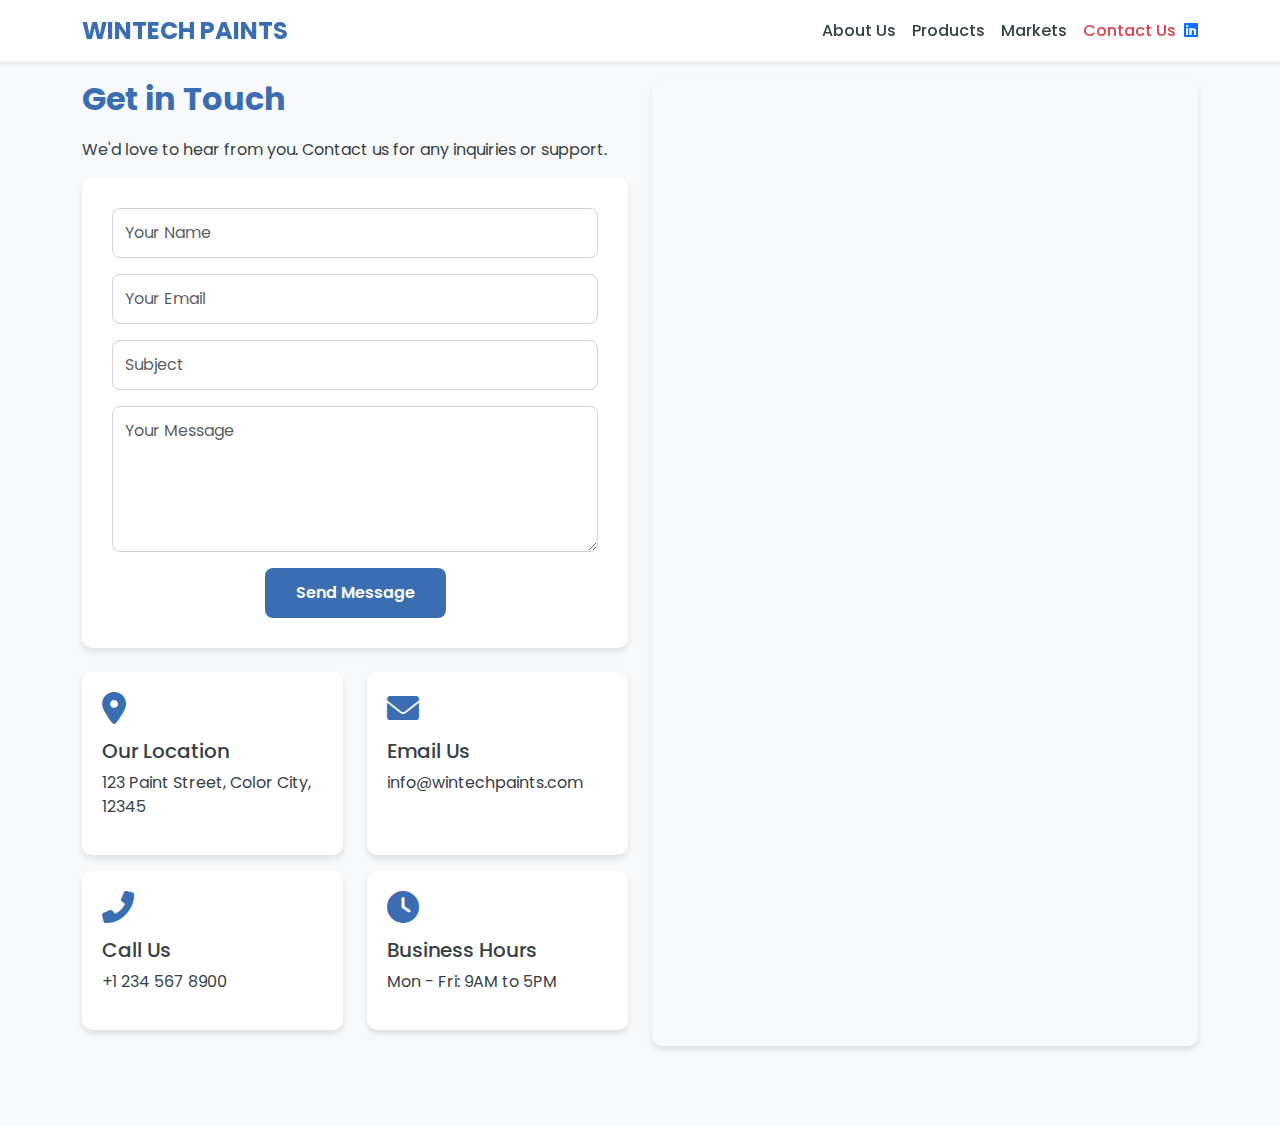
==== commit e2f0ab33: "add new website" ====
--- a/contact.html
+++ b/contact.html
@@ -1,282 +1,201 @@
-<!DOCTYPE html>
-<html lang="en">
-
-<head>
-  <meta charset="utf-8">
-  <meta content="width=device-width, initial-scale=1.0" name="viewport">
-
-  <title>Contact - Moderna Bootstrap Template</title>
-  <meta content="" name="descriptison">
-  <meta content="" name="keywords">
-
-  <!-- Favicons -->
-  <link href="assets/img/favicon.png" rel="icon">
-  <link href="assets/img/apple-touch-icon.png" rel="apple-touch-icon">
-
-  <!-- Google Fonts -->
-  <link href="https://fonts.googleapis.com/css?family=Open+Sans:300,300i,400,400i,600,600i,700,700i|Roboto:300,300i,400,400i,500,500i,700,700i&display=swap" rel="stylesheet">
-
-  <!-- Vendor CSS Files -->
-  <link href="assets/vendor/bootstrap/css/bootstrap.min.css" rel="stylesheet">
-  <link href="assets/vendor/animate.css/animate.min.css" rel="stylesheet">
-  <link href="assets/vendor/icofont/icofont.min.css" rel="stylesheet">
-  <link href="assets/vendor/boxicons/css/boxicons.min.css" rel="stylesheet">
-  <link href="assets/vendor/venobox/venobox.css" rel="stylesheet">
-  <link href="assets/vendor/owl.carousel/assets/owl.carousel.min.css" rel="stylesheet">
-  <link href="assets/vendor/aos/aos.css" rel="stylesheet">
-
-  <!-- Template Main CSS File -->
-  <link href="assets/css/style.css" rel="stylesheet">
-
-  <!-- =======================================================
-  * Template Name: Moderna - v2.0.0
-  * Template URL: https://bootstrapmade.com/free-bootstrap-template-corporate-moderna/
-  * Author: BootstrapMade.com
-  * License: https://bootstrapmade.com/license/
-  ======================================================== -->
-</head>
-
-<body>
-
-  <!-- ======= Header ======= -->
-  <header id="header" class="fixed-top ">
-    <div class="container">
-
-      <div class="logo float-left">
-        <h1 class="text-light"><a href="index.html"><span>Moderna</span></a></h1>
-        <!-- Uncomment below if you prefer to use an image logo -->
-        <!-- <a href="index.html"><img src="assets/img/logo.png" alt="" class="img-fluid"></a>-->
-      </div>
-
-      <nav class="nav-menu float-right d-none d-lg-block">
-        <ul>
-          <li><a href="index.html">Home</a></li>
-          <li><a href="about.html">About Us</a></li>
-          <li><a href="services.html">Services</a></li>
-          <li><a href="portfolio.html">Portfolio</a></li>
-          <li><a href="team.html">Team</a></li>
-          <li><a href="blog.html">Blog</a></li>
-          <li class="drop-down"><a href="">Drop Down</a>
-            <ul>
-              <li><a href="#">Drop Down 1</a></li>
-              <li class="drop-down"><a href="#">Drop Down 2</a>
-                <ul>
-                  <li><a href="#">Deep Drop Down 1</a></li>
-                  <li><a href="#">Deep Drop Down 2</a></li>
-                  <li><a href="#">Deep Drop Down 3</a></li>
-                  <li><a href="#">Deep Drop Down 4</a></li>
-                  <li><a href="#">Deep Drop Down 5</a></li>
-                </ul>
-              </li>
-              <li><a href="#">Drop Down 3</a></li>
-              <li><a href="#">Drop Down 4</a></li>
-              <li><a href="#">Drop Down 5</a></li>
-            </ul>
-          </li>
-          <li class="active"><a href="contact.html">Contact Us</a></li>
-        </ul>
-      </nav><!-- .nav-menu -->
-
-    </div>
-  </header><!-- End Header -->
-
-  <main id="main">
-
-    <!-- ======= Contact Section ======= -->
-    <section class="breadcrumbs">
-      <div class="container">
-
-        <div class="d-flex justify-content-between align-items-center">
-          <h2>Contact</h2>
-          <ol>
-            <li><a href="index.html">Home</a></li>
-            <li>Contact</li>
-          </ol>
-        </div>
-
-      </div>
-    </section><!-- End Contact Section -->
-
-    <!-- ======= Contact Section ======= -->
-    <section class="contact" data-aos="fade-up" data-aos-easing="ease-in-out" data-aos-duration="500">
-      <div class="container">
-
-        <div class="row">
-
-          <div class="col-lg-6">
-
-            <div class="row">
-              <div class="col-md-12">
-                <div class="info-box">
-                  <i class="bx bx-map"></i>
-                  <h3>Our Address</h3>
-                  <p>A108 Adam Street, New York, NY 535022</p>
-                </div>
-              </div>
-              <div class="col-md-6">
-                <div class="info-box">
-                  <i class="bx bx-envelope"></i>
-                  <h3>Email Us</h3>
-                  <p>info@example.com<br>contact@example.com</p>
-                </div>
-              </div>
-              <div class="col-md-6">
-                <div class="info-box">
-                  <i class="bx bx-phone-call"></i>
-                  <h3>Call Us</h3>
-                  <p>+1 5589 55488 55<br>+1 6678 254445 41</p>
-                </div>
-              </div>
-            </div>
-
-          </div>
-
-          <div class="col-lg-6">
-            <form action="forms/contact.php" method="post" role="form" class="php-email-form">
-              <div class="form-row">
-                <div class="col-md-6 form-group">
-                  <input type="text" name="name" class="form-control" id="name" placeholder="Your Name" data-rule="minlen:4" data-msg="Please enter at least 4 chars" />
-                  <div class="validate"></div>
-                </div>
-                <div class="col-md-6 form-group">
-                  <input type="email" class="form-control" name="email" id="email" placeholder="Your Email" data-rule="email" data-msg="Please enter a valid email" />
-                  <div class="validate"></div>
-                </div>
-              </div>
-              <div class="form-group">
-                <input type="text" class="form-control" name="subject" id="subject" placeholder="Subject" data-rule="minlen:4" data-msg="Please enter at least 8 chars of subject" />
-                <div class="validate"></div>
-              </div>
-              <div class="form-group">
-                <textarea class="form-control" name="message" rows="5" data-rule="required" data-msg="Please write something for us" placeholder="Message"></textarea>
-                <div class="validate"></div>
-              </div>
-              <div class="mb-3">
-                <div class="loading">Loading</div>
-                <div class="error-message"></div>
-                <div class="sent-message">Your message has been sent. Thank you!</div>
-              </div>
-              <div class="text-center"><button type="submit">Send Message</button></div>
-            </form>
-          </div>
-
-        </div>
-
-      </div>
-    </section><!-- End Contact Section -->
-
-    <!-- ======= Map Section ======= -->
-    <section class="map mt-2">
-      <div class="container-fluid p-0">
-        <iframe src="https://www.google.com/maps/embed?pb=!1m18!1m12!1m3!1d3024.2219901290355!2d-74.00369368400567!3d40.71312937933185!2m3!1f0!2f0!3f0!3m2!1i1024!2i768!4f13.1!3m3!1m2!1s0x89c25a23e28c1191%3A0x49f75d3281df052a!2s150%20Park%20Row%2C%20New%20York%2C%20NY%2010007%2C%20USA!5e0!3m2!1sen!2sbg!4v1579767901424!5m2!1sen!2sbg" frameborder="0" style="border:0;" allowfullscreen=""></iframe>
-      </div>
-    </section><!-- End Map Section -->
-
-  </main><!-- End #main -->
-
-  <!-- ======= Footer ======= -->
-  <footer id="footer" data-aos="fade-up" data-aos-easing="ease-in-out" data-aos-duration="500">
-
-    <div class="footer-newsletter">
-      <div class="container">
-        <div class="row">
-          <div class="col-lg-6">
-            <h4>Our Newsletter</h4>
-            <p>Tamen quem nulla quae legam multos aute sint culpa legam noster magna</p>
-          </div>
-          <div class="col-lg-6">
-            <form action="" method="post">
-              <input type="email" name="email"><input type="submit" value="Subscribe">
-            </form>
-          </div>
-        </div>
-      </div>
-    </div>
-
-    <div class="footer-top">
-      <div class="container">
-        <div class="row">
-
-          <div class="col-lg-3 col-md-6 footer-links">
-            <h4>Useful Links</h4>
-            <ul>
-              <li><i class="bx bx-chevron-right"></i> <a href="#">Home</a></li>
-              <li><i class="bx bx-chevron-right"></i> <a href="#">About us</a></li>
-              <li><i class="bx bx-chevron-right"></i> <a href="#">Services</a></li>
-              <li><i class="bx bx-chevron-right"></i> <a href="#">Terms of service</a></li>
-              <li><i class="bx bx-chevron-right"></i> <a href="#">Privacy policy</a></li>
-            </ul>
-          </div>
-
-          <div class="col-lg-3 col-md-6 footer-links">
-            <h4>Our Services</h4>
-            <ul>
-              <li><i class="bx bx-chevron-right"></i> <a href="#">Web Design</a></li>
-              <li><i class="bx bx-chevron-right"></i> <a href="#">Web Development</a></li>
-              <li><i class="bx bx-chevron-right"></i> <a href="#">Product Management</a></li>
-              <li><i class="bx bx-chevron-right"></i> <a href="#">Marketing</a></li>
-              <li><i class="bx bx-chevron-right"></i> <a href="#">Graphic Design</a></li>
-            </ul>
-          </div>
-
-          <div class="col-lg-3 col-md-6 footer-contact">
-            <h4>Contact Us</h4>
-            <p>
-              A108 Adam Street <br>
-              New York, NY 535022<br>
-              United States <br><br>
-              <strong>Phone:</strong> +1 5589 55488 55<br>
-              <strong>Email:</strong> info@example.com<br>
-            </p>
-
-          </div>
-
-          <div class="col-lg-3 col-md-6 footer-info">
-            <h3>About Moderna</h3>
-            <p>Cras fermentum odio eu feugiat lide par naso tierra. Justo eget nada terra videa magna derita valies darta donna mare fermentum iaculis eu non diam phasellus.</p>
-            <div class="social-links mt-3">
-              <a href="#" class="twitter"><i class="bx bxl-twitter"></i></a>
-              <a href="#" class="facebook"><i class="bx bxl-facebook"></i></a>
-              <a href="#" class="instagram"><i class="bx bxl-instagram"></i></a>
-              <a href="#" class="linkedin"><i class="bx bxl-linkedin"></i></a>
-            </div>
-          </div>
-
-        </div>
-      </div>
-    </div>
-
-    <div class="container">
-      <div class="copyright">
-        &copy; Copyright <strong><span>Moderna</span></strong>. All Rights Reserved
-      </div>
-      <div class="credits">
-        <!-- All the links in the footer should remain intact. -->
-        <!-- You can delete the links only if you purchased the pro version. -->
-        <!-- Licensing information: https://bootstrapmade.com/license/ -->
-        <!-- Purchase the pro version with working PHP/AJAX contact form: https://bootstrapmade.com/free-bootstrap-template-corporate-moderna/ -->
-        Designed by <a href="https://bootstrapmade.com/">BootstrapMade</a>
-      </div>
-    </div>
-  </footer><!-- End Footer -->
-
-  <a href="#" class="back-to-top"><i class="icofont-simple-up"></i></a>
-
-  <!-- Vendor JS Files -->
-  <script src="assets/vendor/jquery/jquery.min.js"></script>
-  <script src="assets/vendor/bootstrap/js/bootstrap.bundle.min.js"></script>
-  <script src="assets/vendor/jquery.easing/jquery.easing.min.js"></script>
-  <script src="assets/vendor/php-email-form/validate.js"></script>
-  <script src="assets/vendor/venobox/venobox.min.js"></script>
-  <script src="assets/vendor/waypoints/jquery.waypoints.min.js"></script>
-  <script src="assets/vendor/counterup/counterup.min.js"></script>
-  <script src="assets/vendor/owl.carousel/owl.carousel.min.js"></script>
-  <script src="assets/vendor/isotope-layout/isotope.pkgd.min.js"></script>
-  <script src="assets/vendor/aos/aos.js"></script>
-
-  <!-- Template Main JS File -->
-  <script src="assets/js/main.js"></script>
-
-</body>
-
-</html>+<!DOCTYPE html>
+<html lang="en">
+<head>
+    <meta charset="UTF-8">
+    <meta name="viewport" content="width=device-width, initial-scale=1.0">
+    <title>Contact Us - Wintech Paints and Chemicals</title>
+    <link href="https://cdn.jsdelivr.net/npm/bootstrap@5.3.0/dist/css/bootstrap.min.css" rel="stylesheet">
+    <link href="https://cdnjs.cloudflare.com/ajax/libs/font-awesome/6.0.0-beta3/css/all.min.css" rel="stylesheet">
+    <link href="https://fonts.googleapis.com/css2?family=Poppins:wght@300;400;500;600;700&display=swap" rel="stylesheet">
+    <style>
+        body {
+            font-family: 'Poppins', sans-serif;
+            color: #364146;
+            background-color: #f8f9fa;
+        }
+        .navbar {
+            background-color: #ffffff;
+            box-shadow: 0 2px 4px rgba(0,0,0,0.1);
+        }
+        .navbar-brand {
+            font-size: 1.5rem;
+            font-weight: 700;
+            color: #3A6DB2 !important;
+        }
+        .nav-link {
+            color: #364146 !important;
+            font-weight: 500;
+            transition: color 0.3s ease;
+        }
+        .nav-link:hover, .nav-link.active {
+            color: #DA434C !important;
+        }
+        .contact-section {
+            padding: 80px 0;
+        }
+        .contact-info-item {
+            background-color: #fff;
+            border-radius: 10px;
+            box-shadow: 0 4px 6px rgba(0, 0, 0, 0.1);
+            padding: 20px;
+            height: 100%;
+            transition: all 0.3s ease;
+        }
+        .contact-info-item:hover {
+            transform: translateY(-5px);
+            box-shadow: 0 6px 12px rgba(0, 0, 0, 0.15);
+        }
+        .contact-info-item i {
+            font-size: 2rem;
+            color: #3A6DB2;
+            margin-bottom: 15px;
+        }
+        .contact-form {
+            background-color: #fff;
+            border-radius: 10px;
+            box-shadow: 0 4px 6px rgba(0, 0, 0, 0.1);
+            padding: 30px;
+        }
+        .form-control {
+            border-radius: 8px;
+            border: 1px solid #ced4da;
+            padding: 12px;
+        }
+        .form-control:focus {
+            border-color: #3A6DB2;
+            box-shadow: 0 0 0 0.2rem rgba(58, 109, 178, 0.25);
+        }
+        .btn-submit {
+            background-color: #3A6DB2;
+            color: #fff;
+            border-radius: 8px;
+            padding: 12px 30px;
+            font-weight: 600;
+            transition: all 0.3s ease;
+        }
+        .btn-submit:hover {
+            background-color: #3F3F9A;
+            transform: translateY(-2px);
+        }
+        .section-title h2 {
+            font-size: 32px;
+            font-weight: 700;
+            margin-bottom: 20px;
+            color: #3A6DB2;
+        }
+        .map-container {
+            height: 100%;
+            min-height: 450px;
+            border-radius: 10px;
+            overflow: hidden;
+            box-shadow: 0 4px 6px rgba(0, 0, 0, 0.1);
+        }
+        .map-container iframe {
+            width: 100%;
+            height: 100%;
+            border: 0;
+        }
+    </style>
+</head>
+<body>
+    <header id="header" class="fixed-top">
+        <nav class="navbar navbar-expand-lg navbar-light">
+            <div class="container">
+                <a class="navbar-brand" href="index.html">WINTECH PAINTS</a>
+                <button class="navbar-toggler" type="button" data-bs-toggle="collapse" data-bs-target="#navbarNav" aria-controls="navbarNav" aria-expanded="false" aria-label="Toggle navigation">
+                    <span class="navbar-toggler-icon"></span>
+                </button>
+                <div class="collapse navbar-collapse" id="navbarNav">
+                    <ul class="navbar-nav ms-auto">
+                        <li class="nav-item">
+                            <a class="nav-link" href="index.html">About Us</a>
+                        </li>
+                        <li class="nav-item">
+                            <a class="nav-link" href="products.html">Products</a>
+                        </li>
+                        <li class="nav-item">
+                            <a class="nav-link" href="markets.html">Markets</a>
+                        </li>
+                        <li class="nav-item">
+                            <a class="nav-link active" href="contact.html">Contact Us</a>
+                        </li>
+                    </ul>
+                    <div class="header-social-links d-none d-lg-flex align-items-center">
+                        <a href="#" class="linkedin"><i class="fab fa-linkedin"></i></a>
+                    </div>
+                </div>
+            </div>
+        </nav>
+    </header>
+
+    <section class="contact-section">
+        <div class="container">
+            <div class="row">
+                <div class="col-lg-6 mb-4 mb-lg-0">
+                    <div class="section-title">
+                        <h2>Get in Touch</h2>
+                        <p>We'd love to hear from you. Contact us for any inquiries or support.</p>
+                    </div>
+                    <div class="contact-form mb-4">
+                        <form action="#" method="post">
+                            <div class="mb-3">
+                                <input type="text" class="form-control" placeholder="Your Name" required>
+                            </div>
+                            <div class="mb-3">
+                                <input type="email" class="form-control" placeholder="Your Email" required>
+                            </div>
+                            <div class="mb-3">
+                                <input type="text" class="form-control" placeholder="Subject" required>
+                            </div>
+                            <div class="mb-3">
+                                <textarea class="form-control" rows="5" placeholder="Your Message" required></textarea>
+                            </div>
+                            <div class="text-center">
+                                <button type="submit" class="btn btn-submit">Send Message</button>
+                            </div>
+                        </form>
+                    </div>
+                    <div class="row">
+                        <div class="col-md-6 mb-3">
+                            <div class="contact-info-item">
+                                <i class="fas fa-map-marker-alt"></i>
+                                <h5>Our Location</h5>
+                                <p>123 Paint Street, Color City, 12345</p>
+                            </div>
+                        </div>
+                        <div class="col-md-6 mb-3">
+                            <div class="contact-info-item">
+                                <i class="fas fa-envelope"></i>
+                                <h5>Email Us</h5>
+                                <p>info@wintechpaints.com</p>
+                            </div>
+                        </div>
+                        <div class="col-md-6 mb-3">
+                            <div class="contact-info-item">
+                                <i class="fas fa-phone-alt"></i>
+                                <h5>Call Us</h5>
+                                <p>+1 234 567 8900</p>
+                            </div>
+                        </div>
+                        <div class="col-md-6 mb-3">
+                            <div class="contact-info-item">
+                                <i class="fas fa-clock"></i>
+                                <h5>Business Hours</h5>
+                                <p>Mon - Fri: 9AM to 5PM</p>
+                            </div>
+                        </div>
+                    </div>
+                </div>
+                <div class="col-lg-6">
+                    <div class="map-container">
+                        <iframe 
+                            src="https://www.google.com/maps/embed?pb=!1m18!1m12!1m3!1d3022.1422937950147!2d-73.98731968482413!3d40.75889497932681!2m3!1f0!2f0!3f0!3m2!1i1024!2i768!4f13.1!3m3!1m2!1s0x89c25855c6480299%3A0x55194ec5a1ae072e!2sTimes+Square!5e0!3m2!1sen!2sus!4v1510579767645" 
+                            allowfullscreen>
+                        </iframe>
+                    </div>
+                </div>
+            </div>
+        </div>
+    </section>
+
+    <script src="https://cdn.jsdelivr.net/npm/bootstrap@5.3.0/dist/js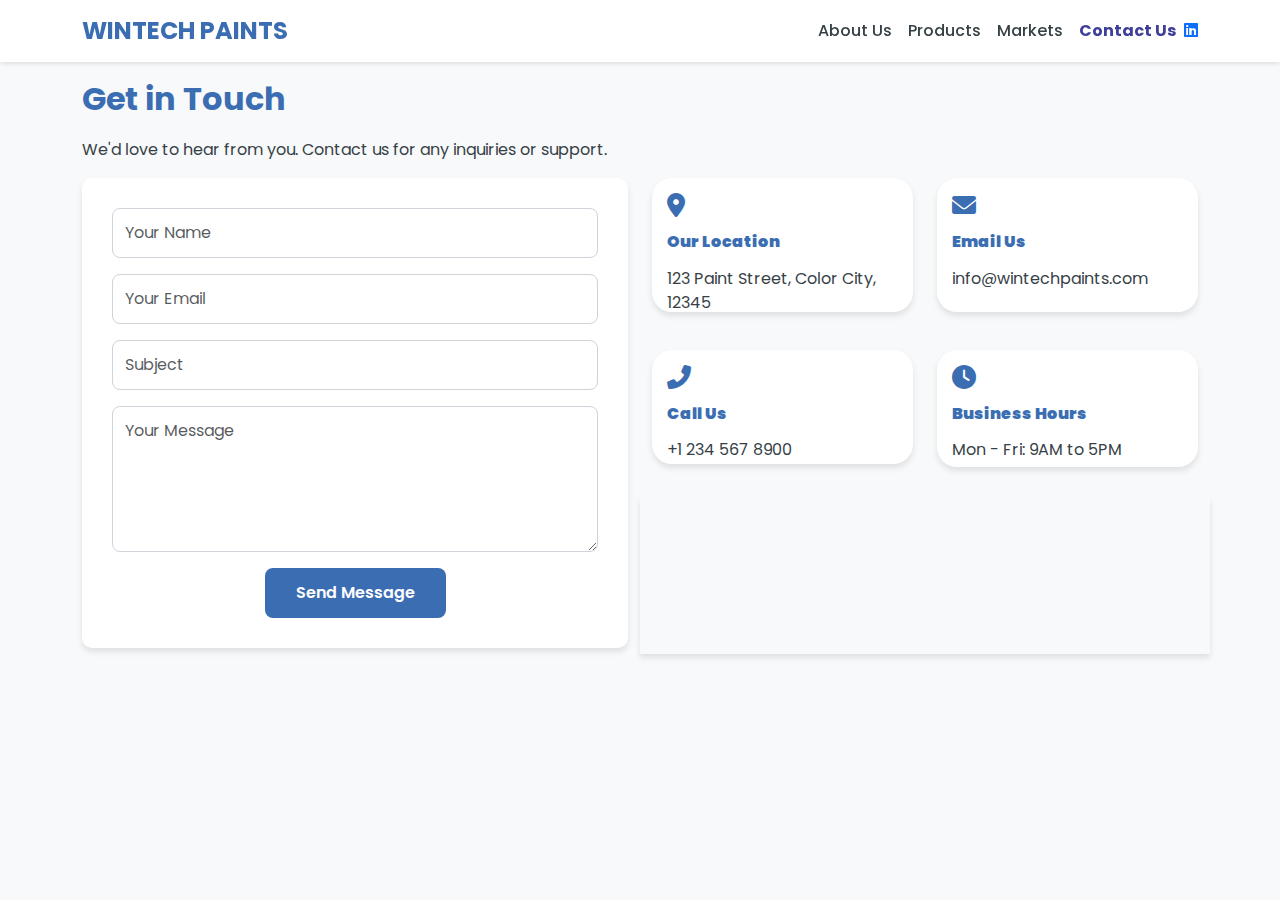
==== commit 36ea590f: "updated contact page" ====
--- a/contact.html
+++ b/contact.html
@@ -27,18 +27,23 @@
             font-weight: 500;
             transition: color 0.3s ease;
         }
-        .nav-link:hover, .nav-link.active {
+        .nav-link:hover {
             color: #DA434C !important;
+        }
+
+        .nav-link.active {
+            color: #3F3F9A !important;
+            font-weight: bold;
         }
         .contact-section {
             padding: 80px 0;
         }
         .contact-info-item {
             background-color: #fff;
-            border-radius: 10px;
+            border-radius: 20px;
             box-shadow: 0 4px 6px rgba(0, 0, 0, 0.1);
-            padding: 20px;
-            height: 100%;
+            padding: 15px;
+            height: 80%;
             transition: all 0.3s ease;
         }
         .contact-info-item:hover {
@@ -46,7 +51,13 @@
             box-shadow: 0 6px 12px rgba(0, 0, 0, 0.15);
         }
         .contact-info-item i {
-            font-size: 2rem;
+            font-size: 1.5rem;
+            color: #3A6DB2;
+            margin-bottom: 15px;
+        }
+
+        .contact-info-item h6 {
+            font-weight: 1000;
             color: #3A6DB2;
             margin-bottom: 15px;
         }
@@ -84,16 +95,19 @@
             color: #3A6DB2;
         }
         .map-container {
-            height: 100%;
-            min-height: 450px;
-            border-radius: 10px;
+            height: auto;
+            /* border-radius: 10px; */
             overflow: hidden;
             box-shadow: 0 4px 6px rgba(0, 0, 0, 0.1);
         }
         .map-container iframe {
             width: 100%;
             height: 100%;
-            border: 0;
+            border: 10px;
+        }
+
+        .small-icon {
+            font-size: 0.1rem; /* Reduced icon size */
         }
     </style>
 </head>
@@ -130,12 +144,13 @@
 
     <section class="contact-section">
         <div class="container">
+            <div class="section-title">
+                <h2>Get in Touch</h2>
+                <p>We'd love to hear from you. Contact us for any inquiries or support.</p>
+            </div>
             <div class="row">
-                <div class="col-lg-6 mb-4 mb-lg-0">
-                    <div class="section-title">
-                        <h2>Get in Touch</h2>
-                        <p>We'd love to hear from you. Contact us for any inquiries or support.</p>
-                    </div>
+                <div class="col-lg-6">
+                   
                     <div class="contact-form mb-4">
                         <form action="#" method="post">
                             <div class="mb-3">
@@ -154,48 +169,65 @@
                                 <button type="submit" class="btn btn-submit">Send Message</button>
                             </div>
                         </form>
-                    </div>
-                    <div class="row">
-                        <div class="col-md-6 mb-3">
-                            <div class="contact-info-item">
-                                <i class="fas fa-map-marker-alt"></i>
-                                <h5>Our Location</h5>
-                                <p>123 Paint Street, Color City, 12345</p>
-                            </div>
-                        </div>
-                        <div class="col-md-6 mb-3">
-                            <div class="contact-info-item">
-                                <i class="fas fa-envelope"></i>
-                                <h5>Email Us</h5>
-                                <p>info@wintechpaints.com</p>
-                            </div>
-                        </div>
-                        <div class="col-md-6 mb-3">
-                            <div class="contact-info-item">
-                                <i class="fas fa-phone-alt"></i>
-                                <h5>Call Us</h5>
-                                <p>+1 234 567 8900</p>
-                            </div>
-                        </div>
-                        <div class="col-md-6 mb-3">
-                            <div class="contact-info-item">
-                                <i class="fas fa-clock"></i>
-                                <h5>Business Hours</h5>
-                                <p>Mon - Fri: 9AM to 5PM</p>
-                            </div>
-                        </div>
                     </div>
                 </div>
                 <div class="col-lg-6">
-                    <div class="map-container">
-                        <iframe 
-                            src="https://www.google.com/maps/embed?pb=!1m18!1m12!1m3!1d3022.1422937950147!2d-73.98731968482413!3d40.75889497932681!2m3!1f0!2f0!3f0!3m2!1i1024!2i768!4f13.1!3m3!1m2!1s0x89c25855c6480299%3A0x55194ec5a1ae072e!2sTimes+Square!5e0!3m2!1sen!2sus!4v1510579767645" 
-                            allowfullscreen>
-                        </iframe>
+                    
+                    <div class="row">
+                        <div class="col-sm-6 mb-1">
+                            <div class="contact-info-item align-items-center">
+                                <i class="fas fa-map-marker-alt small-icon"></i>
+                                <h6>Our Location</h6>
+                                <p>123 Paint Street, Color City, 12345</p>
+                            </div>
+                        </div>
+                        <div class="col-sm-6 mb-1">
+                            <div class="contact-info-item align-items-center">
+                                <i class="fas fa-envelope small-icon"></i>
+                                <h6>Email Us</h6>
+                                <p>info@wintechpaints.com</p>
+                            </div>
+                        </div>
+                        <div class="col-sm-6 mb-1">
+                            <div class="contact-info-item align-items-center">
+                                <i class="fas fa-phone-alt small-icon"></i>
+                                <h6>Call Us</h6>
+                                <p>+1 234 567 8900</p>
+                            </div>
+                        </div>
+                        <div class="col-sm-6 mb-0">
+                            <div class="contact-info-item align-items-center">
+                                <i class="fas fa-clock small-icon"></i>
+                                <h6>Business Hours</h6>
+                                <p>Mon - Fri: 9AM to 5PM</p>
+                            </div>
+                        </div>
+                        <div class="map-container">
+                            <iframe 
+                                src="https://www.google.com/maps/embed?pb=!1m18!1m12!1m3!1d3022.1422937950147!2d-73.98731968482413!3d40.75889497932681!2m3!1f0!2f0!3f0!3m2!1i1024!2i768!4f13.1!3m3!1m2!1s0x89c25855c6480299%3A0x55194ec5a1ae072e!2sTimes+Square!5e0!3m2!1sen!2sus!4v1510579767645" 
+                                allowfullscreen>
+                            </iframe>
+                        </div>
                     </div>
+                    
                 </div>
             </div>
+            <div class="row">
+                
+            </div>
         </div>
+
+
+      
     </section>
 
-    <script src="https://cdn.jsdelivr.net/npm/bootstrap@5.3.0/dist/js+    <script src="https://cdn.jsdelivr.net/npm/bootstrap@5.3.0/dist/js/bootstrap.bundle.min.js"></script>
+    <script src="https://unpkg.com/aos@2.3.1/dist/aos.js"></script>
+    <script>
+        AOS.init({
+            duration: 1000,
+            once: true
+        });
+    </script>
+</body>
+</html>
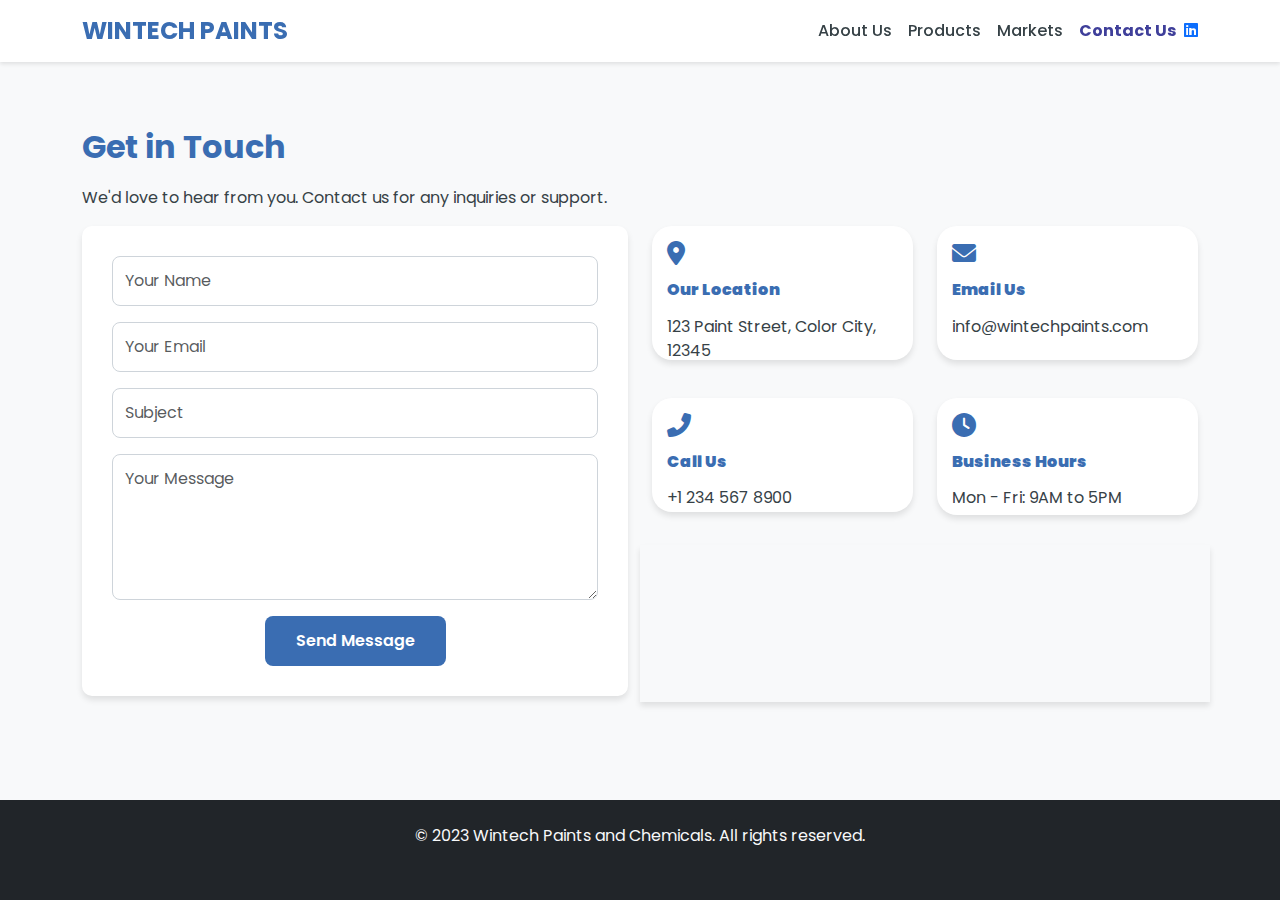
==== commit fdbc8cd3: "fix footer" ====
--- a/contact.html
+++ b/contact.html
@@ -12,7 +12,16 @@
             font-family: 'Poppins', sans-serif;
             color: #364146;
             background-color: #f8f9fa;
-        }
+            min-height: 100vh;
+        }
+
+        html, body {
+  height: 100%;
+  margin: 0;
+}
+
+
+
         .navbar {
             background-color: #ffffff;
             box-shadow: 0 2px 4px rgba(0,0,0,0.1);
@@ -109,6 +118,14 @@
         .small-icon {
             font-size: 0.1rem; /* Reduced icon size */
         }
+
+        footer {
+  position: absolute;
+  bottom: 0;
+  width: 100%;
+  height: 100px; /* Adjust as needed */
+}
+        
     </style>
 </head>
 <body>
@@ -142,8 +159,8 @@
         </nav>
     </header>
 
-    <section class="contact-section">
-        <div class="container">
+    <section class="contact-section"> 
+        <div class="container py-5">
             <div class="section-title">
                 <h2>Get in Touch</h2>
                 <p>We'd love to hear from you. Contact us for any inquiries or support.</p>
@@ -220,6 +237,12 @@
 
       
     </section>
+
+    <footer class="bg-dark text-light py-4 mt-5" style="position: fixed-bottom;">
+        <div class="container text-center">
+            <p>&copy; 2023 Wintech Paints and Chemicals. All rights reserved.</p>
+        </div>
+    </footer>
 
     <script src="https://cdn.jsdelivr.net/npm/bootstrap@5.3.0/dist/js/bootstrap.bundle.min.js"></script>
     <script src="https://unpkg.com/aos@2.3.1/dist/aos.js"></script>
@@ -229,5 +252,7 @@
             once: true
         });
     </script>
+
+    
 </body>
 </html>
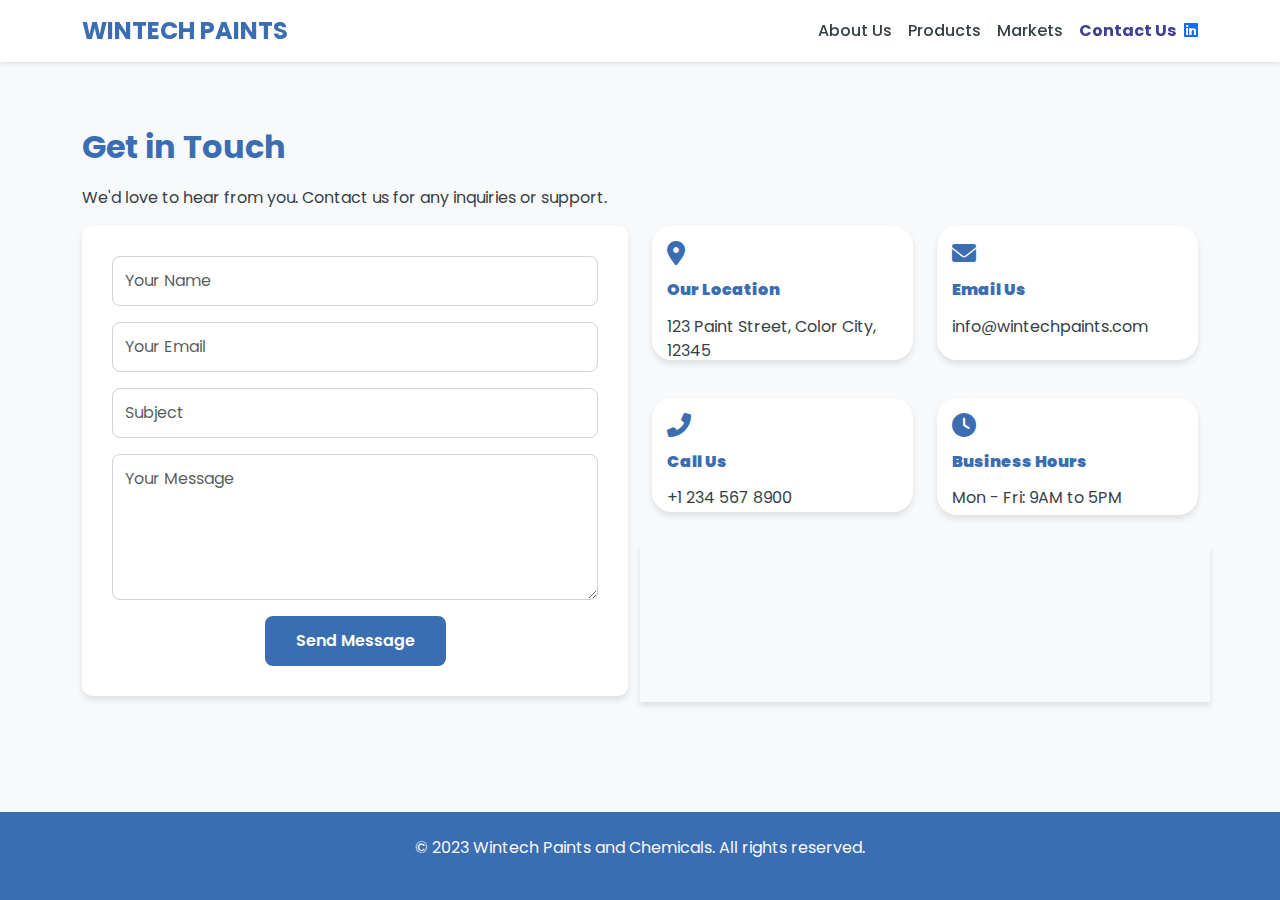
==== commit 8cc4d3d1: "fat" ====
--- a/contact.html
+++ b/contact.html
@@ -57,6 +57,7 @@
         }
         .contact-info-item:hover {
             transform: translateY(-5px);
+            text-emphasis-color: #3F3F9A;
             box-shadow: 0 6px 12px rgba(0, 0, 0, 0.15);
         }
         .contact-info-item i {
@@ -95,7 +96,11 @@
         }
         .btn-submit:hover {
             background-color: #3F3F9A;
+            color: #ced4da;
             transform: translateY(-2px);
+        }
+        .a .li .i :hover {
+            color: #3F3F9A;
         }
         .section-title h2 {
             font-size: 32px;
@@ -238,7 +243,7 @@
       
     </section>
 
-    <footer class="bg-dark text-light py-4 mt-5" style="position: fixed-bottom;">
+    <footer class="text-light py-4 mt-5" style="position: fixed-bottom; background-color: #3A6DB2; height: auto;">
         <div class="container text-center">
             <p>&copy; 2023 Wintech Paints and Chemicals. All rights reserved.</p>
         </div>
